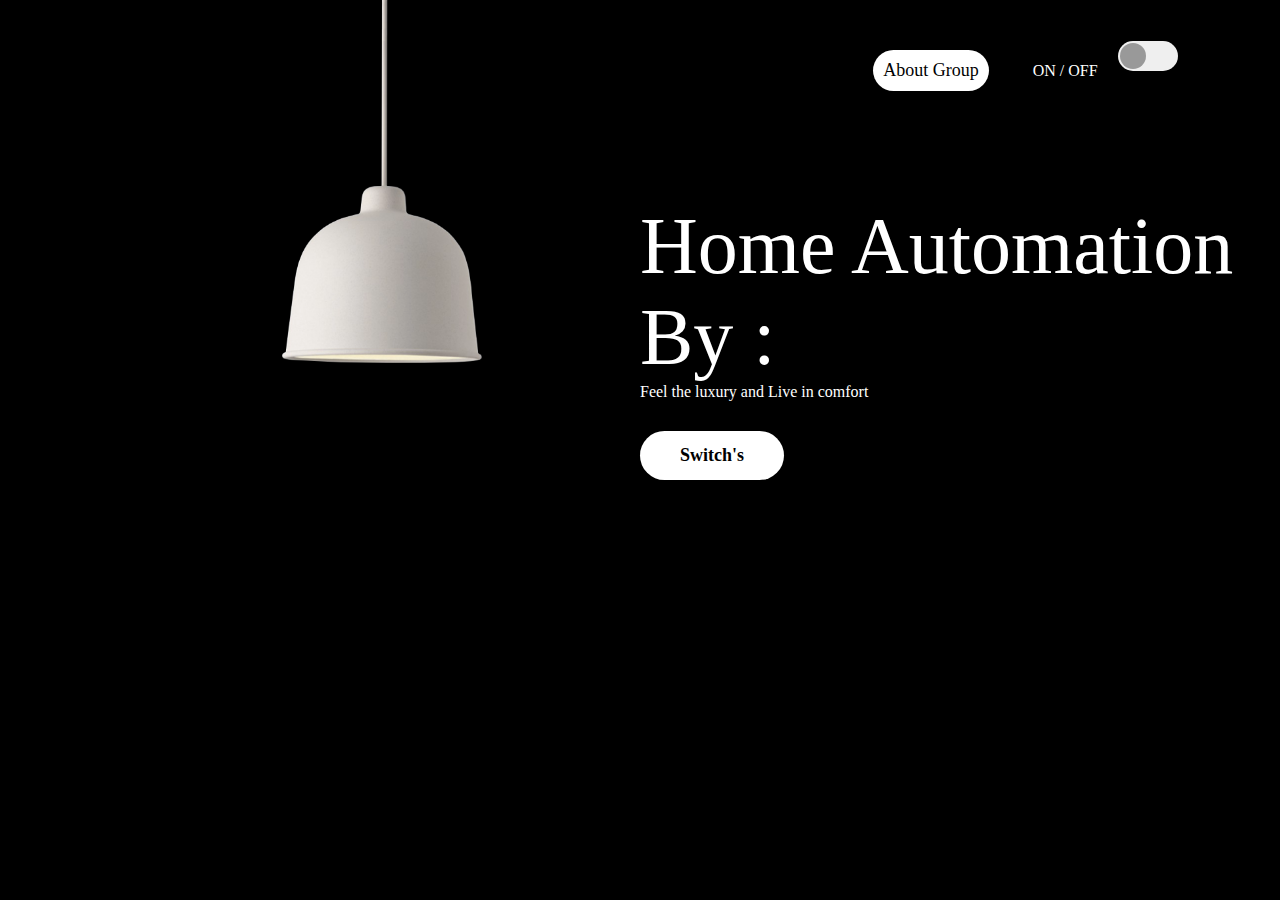
==== index.html @ 4b10c566 "All F*cked Up" ====
<!DOCTYPE html>
<html lang="en">
<head>
    <meta charset="UTF-8">
    <meta http-equiv="X-UA-Compatible" content="IE=edge">
    <meta name="viewport" content="width=device-width, initial-scale=1.0">
    <link rel="stylesheet" href="home.css">
    <title>Jinay C Kothari</title>
</head>
<body>
    <div class="hero">
        <nav>
            <!-- <img src="images/menu.png" class="menu-img"> -->
            <!-- <img src="logo.PNG" class="logo"> -->
            <!-- <div class="logo"><h1 class="">Home Automation</h1></div> -->
            <ul>
                <li class="about"><a href="group.html">About Group</a></li>
                <li class="on">ON / OFF</li>
            </ul>
            <button type="button" onclick="toggleBtn()" id="btn"><span></span></button>
        </nav>

        <div class="lamp-container">
            <img src="lamp.png" class="lamp">
            <img src="light.png" class="light" id="light">
        </div>

        <div class="text-container">
            <h1>Home Automation By : <span class="change_content"></span></h1>
            <p>Feel the luxury and Live in comfort</p>
            <a href="switch.html"><b>Switch's</b></a>
            <!-- <div class="control"> -->
                <!-- <p>04</p> -->
                <!-- <div class="line"><span></span></div> -->
                <!-- <p>05</p> -->
            <!-- </div> -->
        </div>
    </div>
    <script>
        var btn = document.getElementById("btn");
        var light = document.getElementById("light");

        function toggleBtn()
        {
            btn.classList.toggle("active");
            light.classList.toggle("on");
        }
    </script>
</body>
</html>
---- home.css ----
*{
    margin: 0;
    padding: 0;
    font-family: 'poppins','sans-serif';
    box-sizing: border-box;
}

.hero
{
    background: black;
    min-height: 100vh;
    width: 100%;
    color: #fff;
    position: relative;
}

nav
{
    display: flex;
    align-items: center;
    padding: 20px 8%;
}

nav .menu-img
{
    width: 25px;
    margin-right: 20px;
    cursor: pointer;
}

nav .logo
{
    top: 10px;
    margin: -145px;
    width: 160px;
    cursor: not-allowed;
}

nav ul
{
    flex: 1;
    text-align: right;
}

nav ul li
{
    display: inline-block;
    list-style: none;
    margin: 0 20px;
}

nav ul li a
{
    text-decoration: none;
    color: #fff;
}

button
{
    background: #efefef;
    height: 30px;
    width: 60px;
    border-radius: 20px;
    border: 0;
    outline: 0;
    cursor: pointer;
}

button span
{
    display: block;
    background: #999;
    height: 26px;
    width: 26px;
    border-radius: 50%;
    margin-left: 2px;
    transition: background 0.5s, margin-left 0.5s;
}

.lamp-container
{
    position: absolute;
    top: -20px;
    left: 22%;
    width: 200px;
}

.lamp
{
    width: 100%;
}

.light
{
    position: absolute;
    top: 97%;
    left: 50%;
    transform: translateX(-50%);
    width: 700px;
    margin-left: -10px;
    opacity: 0;
    transition: opacity 0.5s;
}

.text-container
{
    max-width: 600px;
    margin-top: 7%;
    margin-left: 50%;
}

.text-container h1
{
    font-size: 80px;
    font-weight: 400;
}

.text-container a
{
    text-decoration: none;
    background: white;
    padding: 14px 40px;
    display: inline-block;
    color: black;
    font-size: 18px;
    margin-top: 30px;
    border-radius: 30px;
}

.control
{
    display: flex;
    align-items: center;
    justify-content: flex-end;
    margin-top: 150px;
}

.control .line{
    width: 250px;
    height: 4px;
    background: #fff;
    margin: 0 20px;
    border-radius: 2px;
}

.control .line span
{
    width:  50%;
    height: 8px;
    margin-top: -2px;
    border-radius: 4px;
    background: grey;
    display: block;
}

.active
{
    background: grey;
}

.active span
{
    background: #fff;
    margin-left: 31px;
}

.on{
    opacity: 1;
}

.change_content:after
{
    content: '';
    animation: changetext 10s infinite linear;
    color: yellow;
}

@keyframes changetext 
{
    25%{content:"Ansh";}
    50%{content:"Jinay";}
    75%{content:"Sujal";}
    100%{content:"Akash";}
}

{
    margin: 0;
    padding: 0;
    box-sizing: ;
}

.text-container a:hover{
    background: yellow;
    color: black;
}

.about
{
    text-decoration: none;
    background: white;
    padding: 10px 10px;
    display: inline-block;
    font-size: 18px;
    margin-top: 30px;
    border-radius: 30px;
}

.about:hover{
    background: rgb(175, 175, 144);
}

.about a:hover{
    color: white;
}

.about a{
    color: black;
}

.on{
    cursor: not-allowed;
}
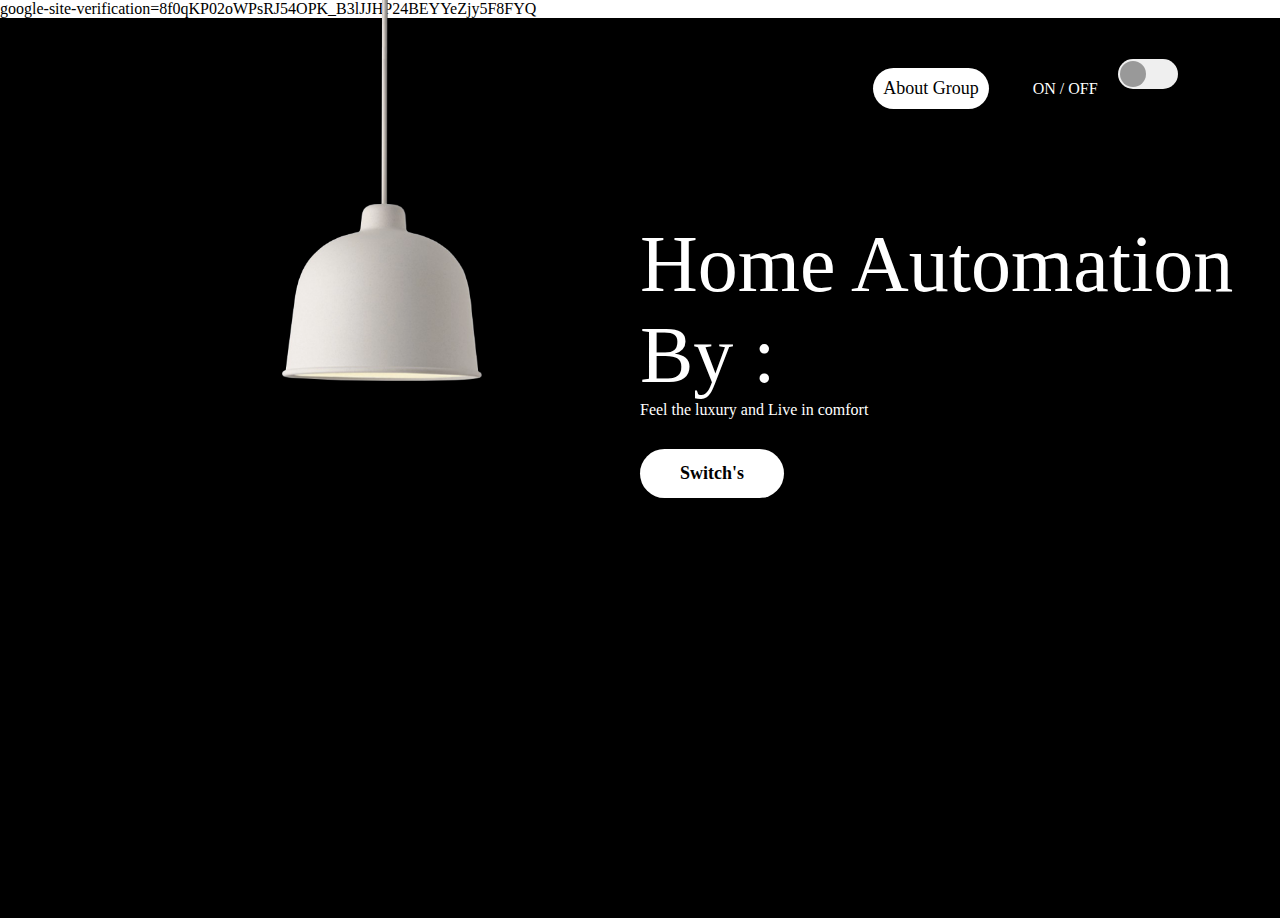
==== commit 1eb642ca: "Update index.html" ====
--- a/index.html
+++ b/index.html
@@ -1,6 +1,7 @@
 <!DOCTYPE html>
 <html lang="en">
 <head>
+    google-site-verification=8f0qKP02oWPsRJ54OPK_B3lJJHP24BEYYeZjy5F8FYQ
     <meta charset="UTF-8">
     <meta http-equiv="X-UA-Compatible" content="IE=edge">
     <meta name="viewport" content="width=device-width, initial-scale=1.0">
@@ -47,4 +48,4 @@
         }
     </script>
 </body>
-</html>+</html>
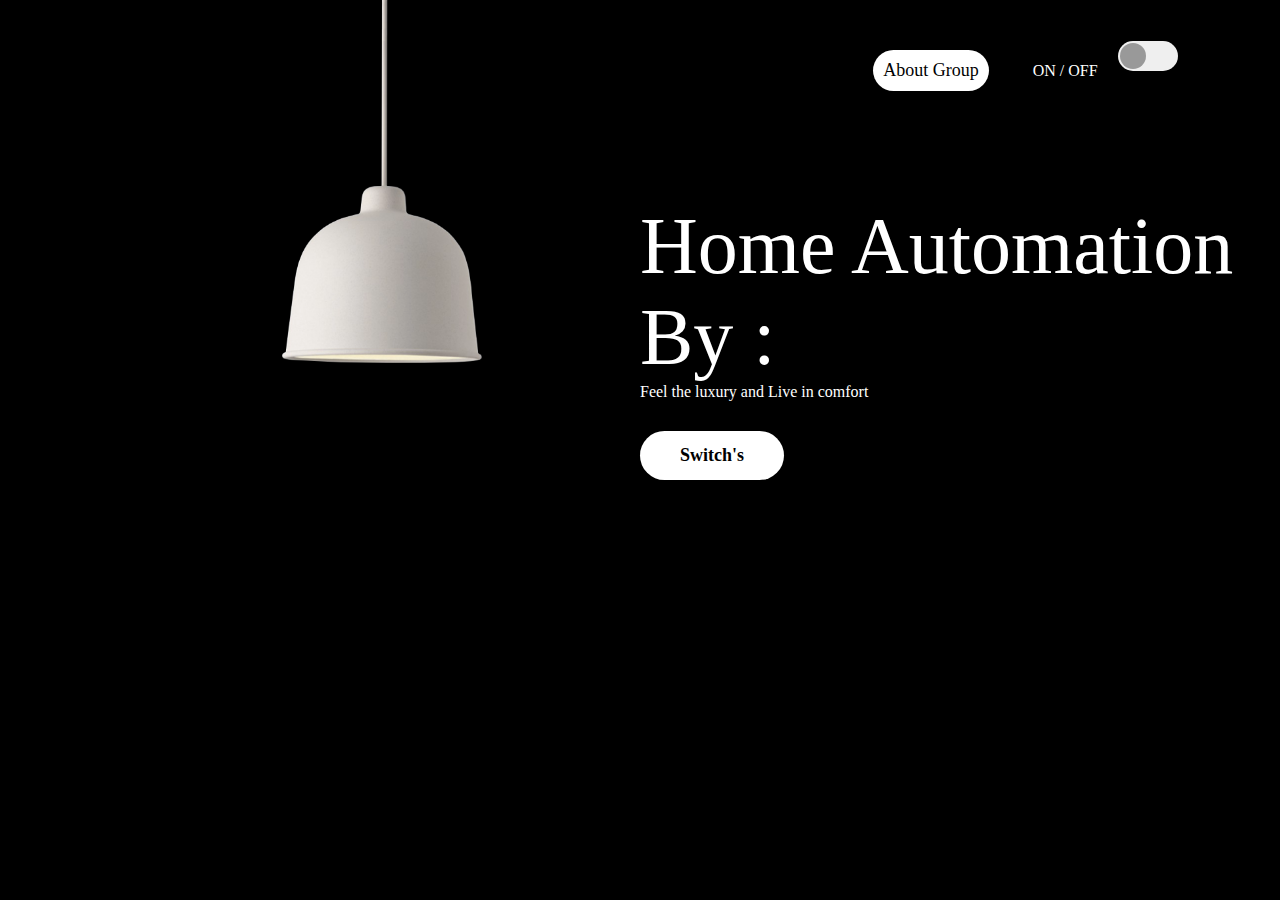
==== commit 819d98db: "Update index.html" ====
--- a/index.html
+++ b/index.html
@@ -1,7 +1,7 @@
 <!DOCTYPE html>
 <html lang="en">
 <head>
-    google-site-verification=8f0qKP02oWPsRJ54OPK_B3lJJHP24BEYYeZjy5F8FYQ
+    <meta name="google-site-verification" content="8f0qKP02oWPsRJ54OPK_B3lJJHP24BEYYeZjy5F8FYQ" />
     <meta charset="UTF-8">
     <meta http-equiv="X-UA-Compatible" content="IE=edge">
     <meta name="viewport" content="width=device-width, initial-scale=1.0">
